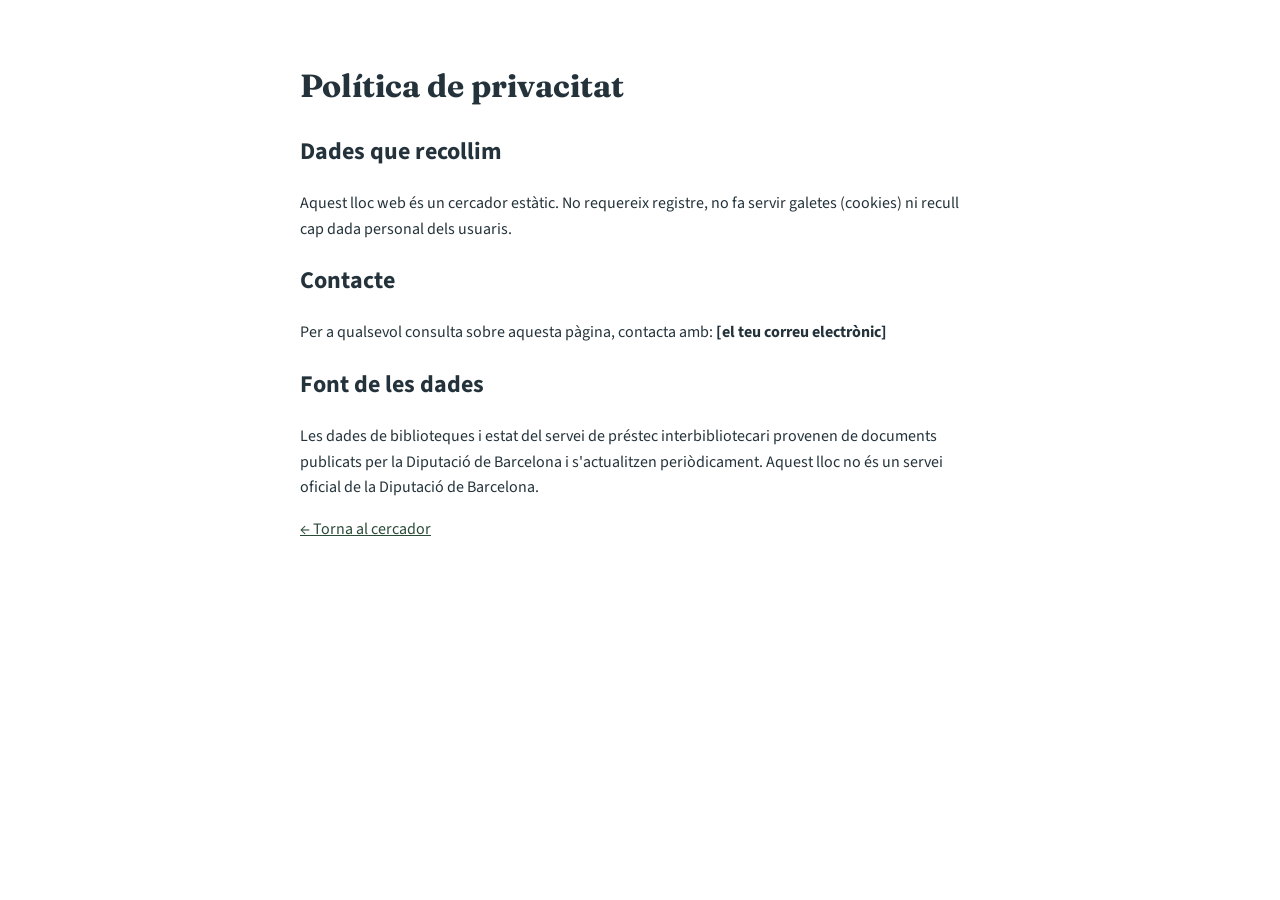
==== privacy.html @ 98ede9b5 "Add files via upload" ====
<!DOCTYPE html>
<html lang="ca">
<head>
<meta charset="UTF-8">
<meta name="viewport" content="width=device-width, initial-scale=1.0">
<title>Política de privacitat — Fitxer PI</title>
<link href="https://fonts.googleapis.com/css2?family=Fraunces:wght@600;700&family=Source+Sans+3:wght@400;600&display=swap" rel="stylesheet">
<style>
  body{font-family:'Source Sans 3',sans-serif; max-width:680px; margin:60px auto; padding:0 20px; color:#24333B; line-height:1.6;}
  h1{font-family:'Fraunces',serif;}
  a{color:#2A4B37;}
</style>
</head>
<body>
<h1>Política de privacitat</h1>

<h2>Dades que recollim</h2>
<p>Aquest lloc web és un cercador estàtic. No requereix registre, no fa servir galetes (cookies) ni recull cap dada personal dels usuaris.</p>

<h2>Contacte</h2>
<p>Per a qualsevol consulta sobre aquesta pàgina, contacta amb: <strong>[el teu correu electrònic]</strong></p>

<h2>Font de les dades</h2>
<p>Les dades de biblioteques i estat del servei de préstec interbibliotecari provenen de documents publicats per la Diputació de Barcelona i s'actualitzen periòdicament. Aquest lloc no és un servei oficial de la Diputació de Barcelona.</p>

<p><a href="index.html">&larr; Torna al cercador</a></p>
</body>
</html>
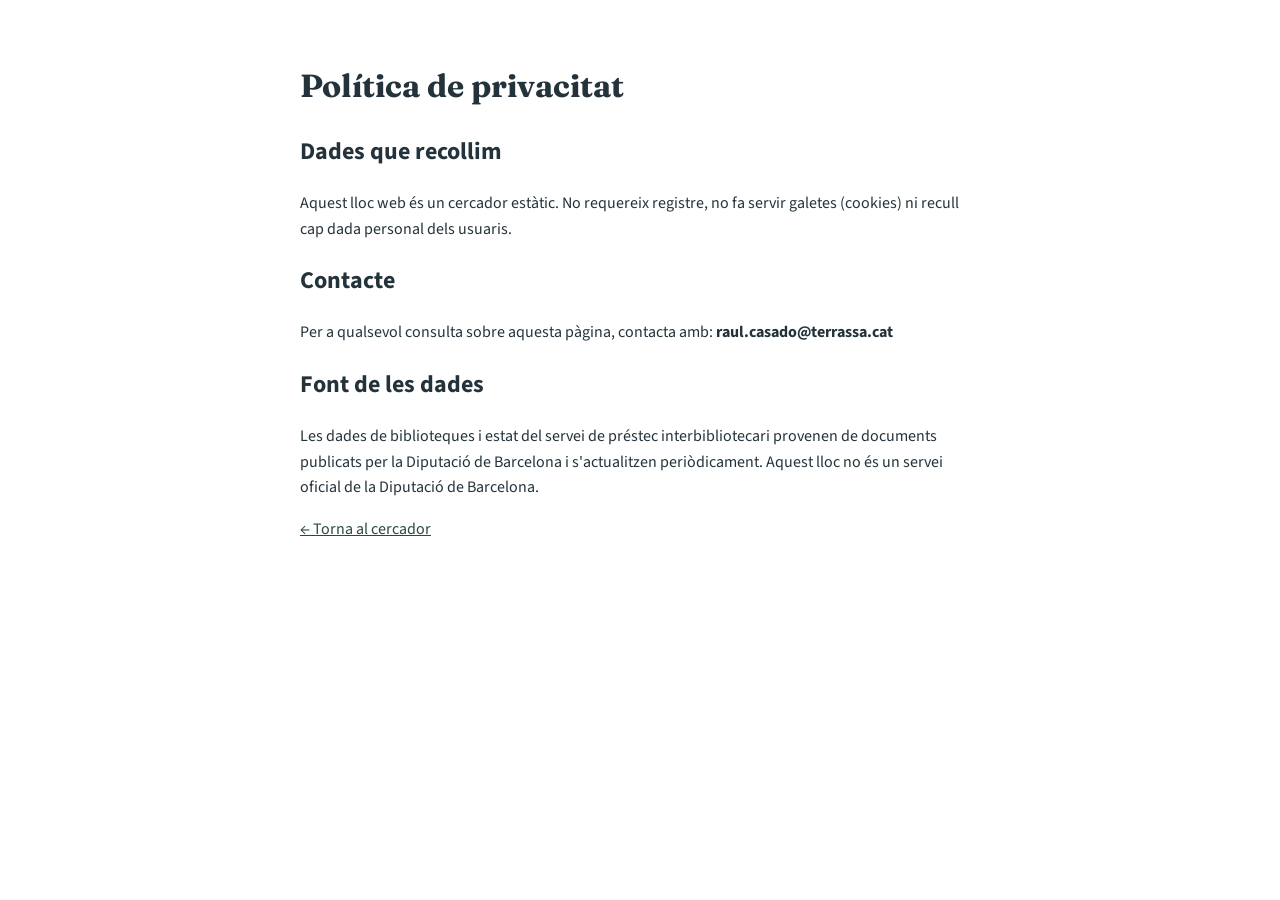
==== commit a5bcdf00: "Update contact email in privacy.html" ====
--- a/privacy.html
+++ b/privacy.html
@@ -18,7 +18,7 @@
 <p>Aquest lloc web és un cercador estàtic. No requereix registre, no fa servir galetes (cookies) ni recull cap dada personal dels usuaris.</p>
 
 <h2>Contacte</h2>
-<p>Per a qualsevol consulta sobre aquesta pàgina, contacta amb: <strong>[el teu correu electrònic]</strong></p>
+<p>Per a qualsevol consulta sobre aquesta pàgina, contacta amb: <strong>raul.casado@terrassa.cat</strong></p>
 
 <h2>Font de les dades</h2>
 <p>Les dades de biblioteques i estat del servei de préstec interbibliotecari provenen de documents publicats per la Diputació de Barcelona i s'actualitzen periòdicament. Aquest lloc no és un servei oficial de la Diputació de Barcelona.</p>
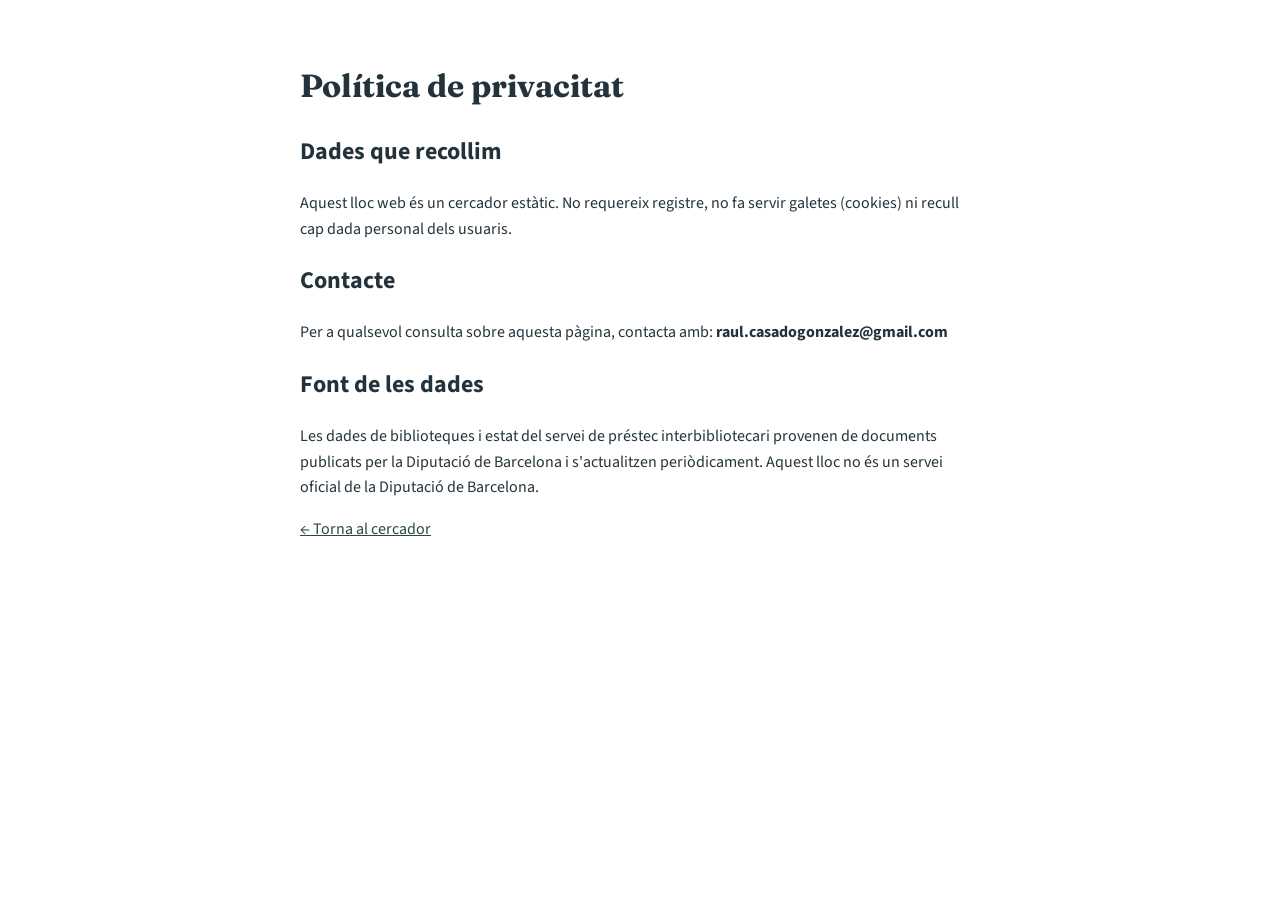
==== commit f6ce28fe: "Update privacy.html" ====
--- a/privacy.html
+++ b/privacy.html
@@ -18,7 +18,7 @@
 <p>Aquest lloc web és un cercador estàtic. No requereix registre, no fa servir galetes (cookies) ni recull cap dada personal dels usuaris.</p>
 
 <h2>Contacte</h2>
-<p>Per a qualsevol consulta sobre aquesta pàgina, contacta amb: <strong>raul.casado@terrassa.cat</strong></p>
+<p>Per a qualsevol consulta sobre aquesta pàgina, contacta amb: <strong>raul.casadogonzalez@gmail.com</strong></p>
 
 <h2>Font de les dades</h2>
 <p>Les dades de biblioteques i estat del servei de préstec interbibliotecari provenen de documents publicats per la Diputació de Barcelona i s'actualitzen periòdicament. Aquest lloc no és un servei oficial de la Diputació de Barcelona.</p>
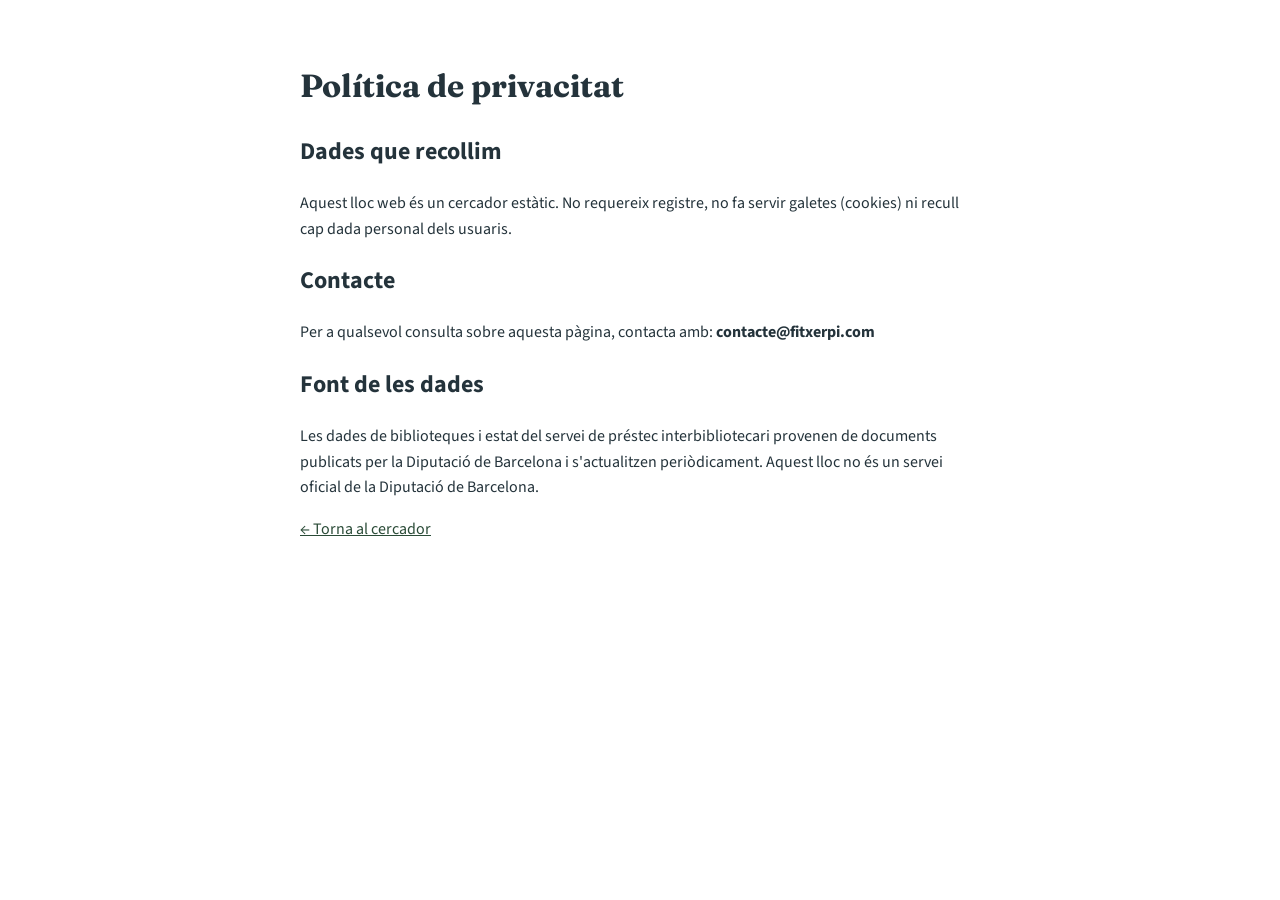
==== commit 12ceadf1: "Update privacy.html" ====
--- a/privacy.html
+++ b/privacy.html
@@ -18,7 +18,7 @@
 <p>Aquest lloc web és un cercador estàtic. No requereix registre, no fa servir galetes (cookies) ni recull cap dada personal dels usuaris.</p>
 
 <h2>Contacte</h2>
-<p>Per a qualsevol consulta sobre aquesta pàgina, contacta amb: <strong>raul.casadogonzalez@gmail.com</strong></p>
+<p>Per a qualsevol consulta sobre aquesta pàgina, contacta amb: <strong>contacte@fitxerpi.com</strong></p>
 
 <h2>Font de les dades</h2>
 <p>Les dades de biblioteques i estat del servei de préstec interbibliotecari provenen de documents publicats per la Diputació de Barcelona i s'actualitzen periòdicament. Aquest lloc no és un servei oficial de la Diputació de Barcelona.</p>
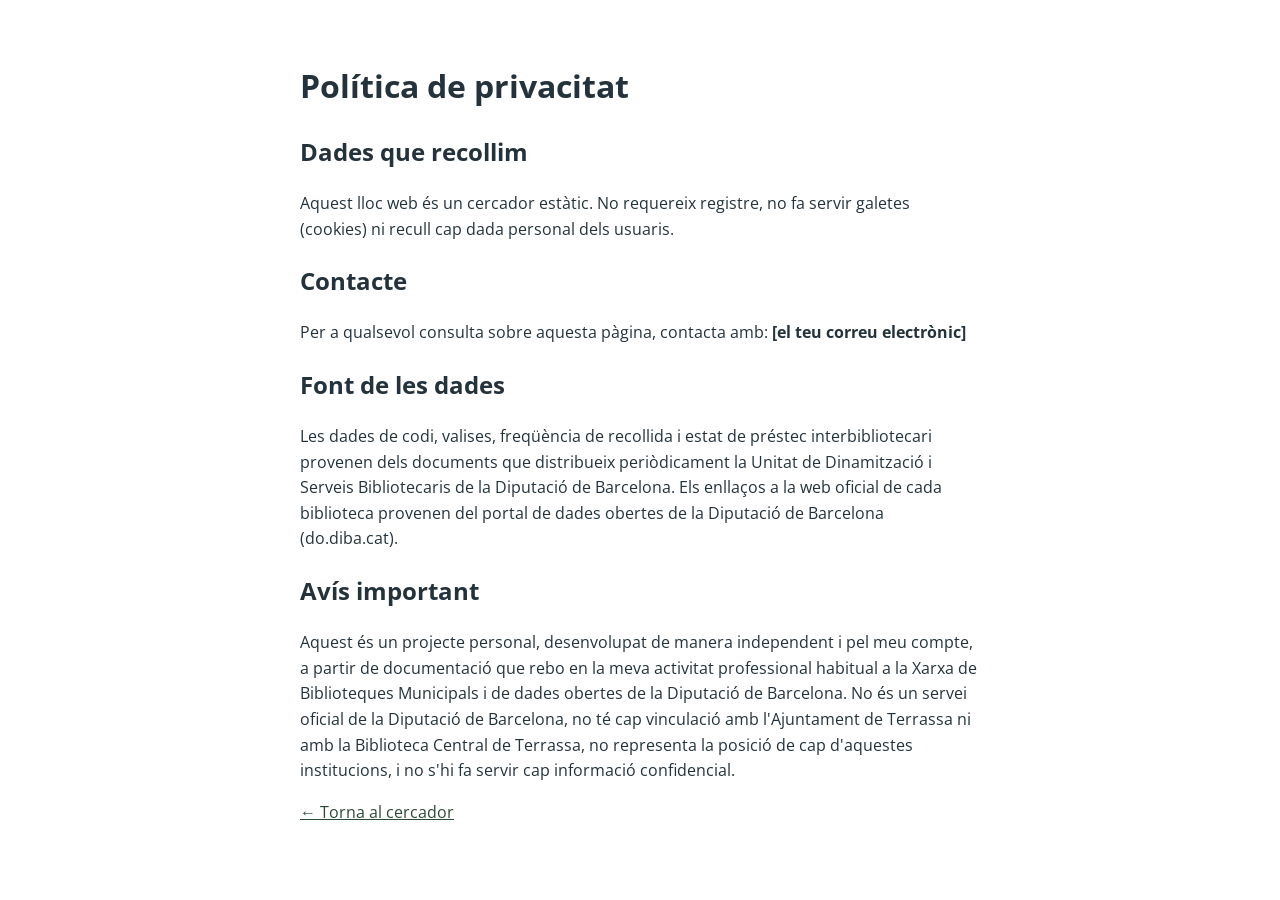
==== commit 659261bc: "Add files via upload" ====
--- a/privacy.html
+++ b/privacy.html
@@ -4,10 +4,10 @@
 <meta charset="UTF-8">
 <meta name="viewport" content="width=device-width, initial-scale=1.0">
 <title>Política de privacitat — Fitxer PI</title>
-<link href="https://fonts.googleapis.com/css2?family=Fraunces:wght@600;700&family=Source+Sans+3:wght@400;600&display=swap" rel="stylesheet">
+<link href="https://fonts.googleapis.com/css2?family=Open+Sans:wght@400;600;700&display=swap" rel="stylesheet">
 <style>
-  body{font-family:'Source Sans 3',sans-serif; max-width:680px; margin:60px auto; padding:0 20px; color:#24333B; line-height:1.6;}
-  h1{font-family:'Fraunces',serif;}
+  body{font-family:'Open Sans',Arial,sans-serif; font-size:16px; max-width:680px; margin:60px auto; padding:0 20px; color:#24333B; line-height:1.6;}
+  h1{font-family:'Open Sans',Arial,sans-serif;}
   a{color:#2A4B37;}
 </style>
 </head>
@@ -18,10 +18,13 @@
 <p>Aquest lloc web és un cercador estàtic. No requereix registre, no fa servir galetes (cookies) ni recull cap dada personal dels usuaris.</p>
 
 <h2>Contacte</h2>
-<p>Per a qualsevol consulta sobre aquesta pàgina, contacta amb: <strong>contacte@fitxerpi.com</strong></p>
+<p>Per a qualsevol consulta sobre aquesta pàgina, contacta amb: <strong>[el teu correu electrònic]</strong></p>
 
 <h2>Font de les dades</h2>
-<p>Les dades de biblioteques i estat del servei de préstec interbibliotecari provenen de documents publicats per la Diputació de Barcelona i s'actualitzen periòdicament. Aquest lloc no és un servei oficial de la Diputació de Barcelona.</p>
+<p>Les dades de codi, valises, freqüència de recollida i estat de préstec interbibliotecari provenen dels documents que distribueix periòdicament la Unitat de Dinamització i Serveis Bibliotecaris de la Diputació de Barcelona. Els enllaços a la web oficial de cada biblioteca provenen del portal de dades obertes de la Diputació de Barcelona (do.diba.cat).</p>
+
+<h2>Avís important</h2>
+<p>Aquest és un projecte personal, desenvolupat de manera independent i pel meu compte, a partir de documentació que rebo en la meva activitat professional habitual a la Xarxa de Biblioteques Municipals i de dades obertes de la Diputació de Barcelona. No és un servei oficial de la Diputació de Barcelona, no té cap vinculació amb l'Ajuntament de Terrassa ni amb la Biblioteca Central de Terrassa, no representa la posició de cap d'aquestes institucions, i no s'hi fa servir cap informació confidencial.</p>
 
 <p><a href="index.html">&larr; Torna al cercador</a></p>
 </body>
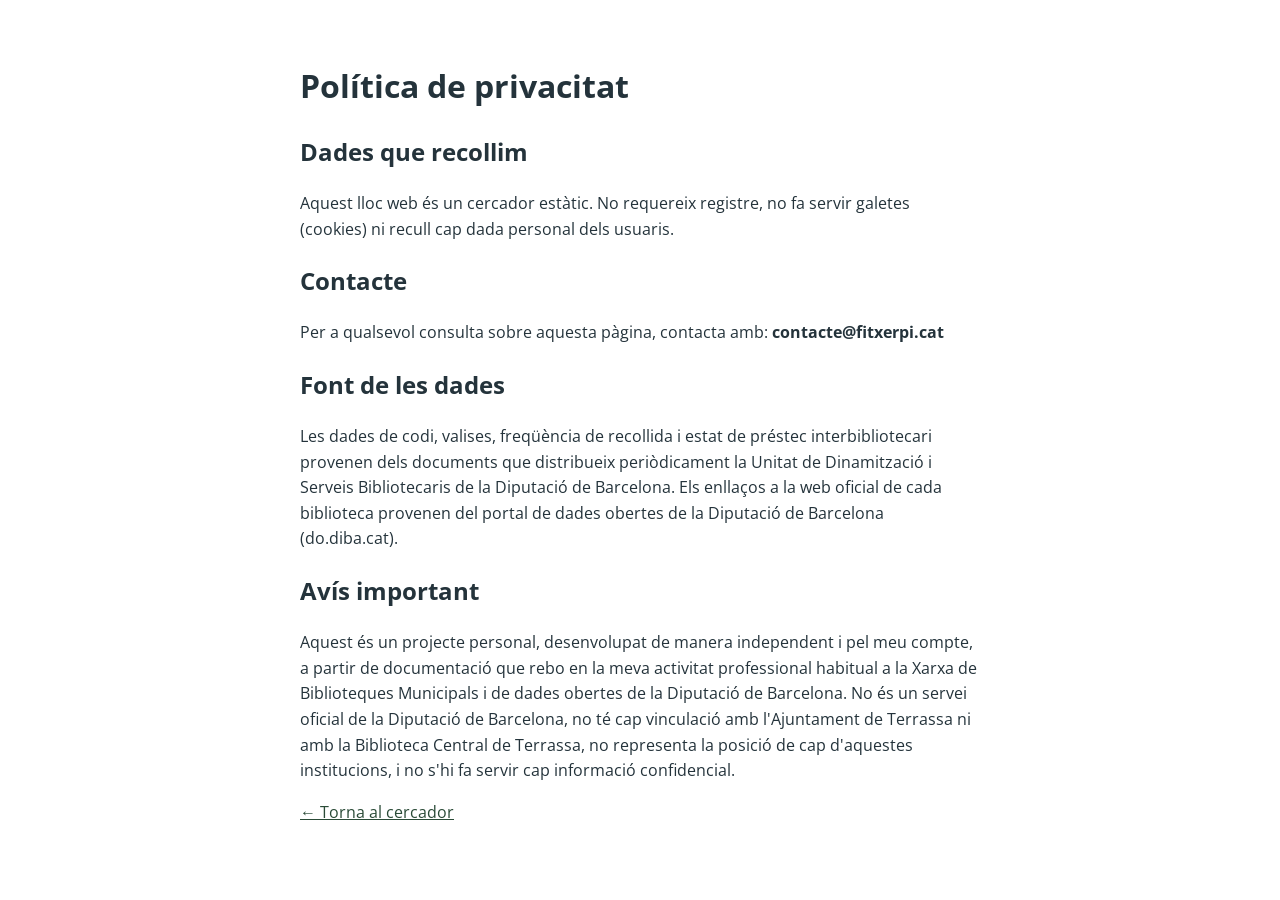
==== commit 92830c8b: "Update contact email in privacy.html" ====
--- a/privacy.html
+++ b/privacy.html
@@ -18,7 +18,7 @@
 <p>Aquest lloc web és un cercador estàtic. No requereix registre, no fa servir galetes (cookies) ni recull cap dada personal dels usuaris.</p>
 
 <h2>Contacte</h2>
-<p>Per a qualsevol consulta sobre aquesta pàgina, contacta amb: <strong>[el teu correu electrònic]</strong></p>
+<p>Per a qualsevol consulta sobre aquesta pàgina, contacta amb: <strong>contacte@fitxerpi.cat</strong></p>
 
 <h2>Font de les dades</h2>
 <p>Les dades de codi, valises, freqüència de recollida i estat de préstec interbibliotecari provenen dels documents que distribueix periòdicament la Unitat de Dinamització i Serveis Bibliotecaris de la Diputació de Barcelona. Els enllaços a la web oficial de cada biblioteca provenen del portal de dades obertes de la Diputació de Barcelona (do.diba.cat).</p>
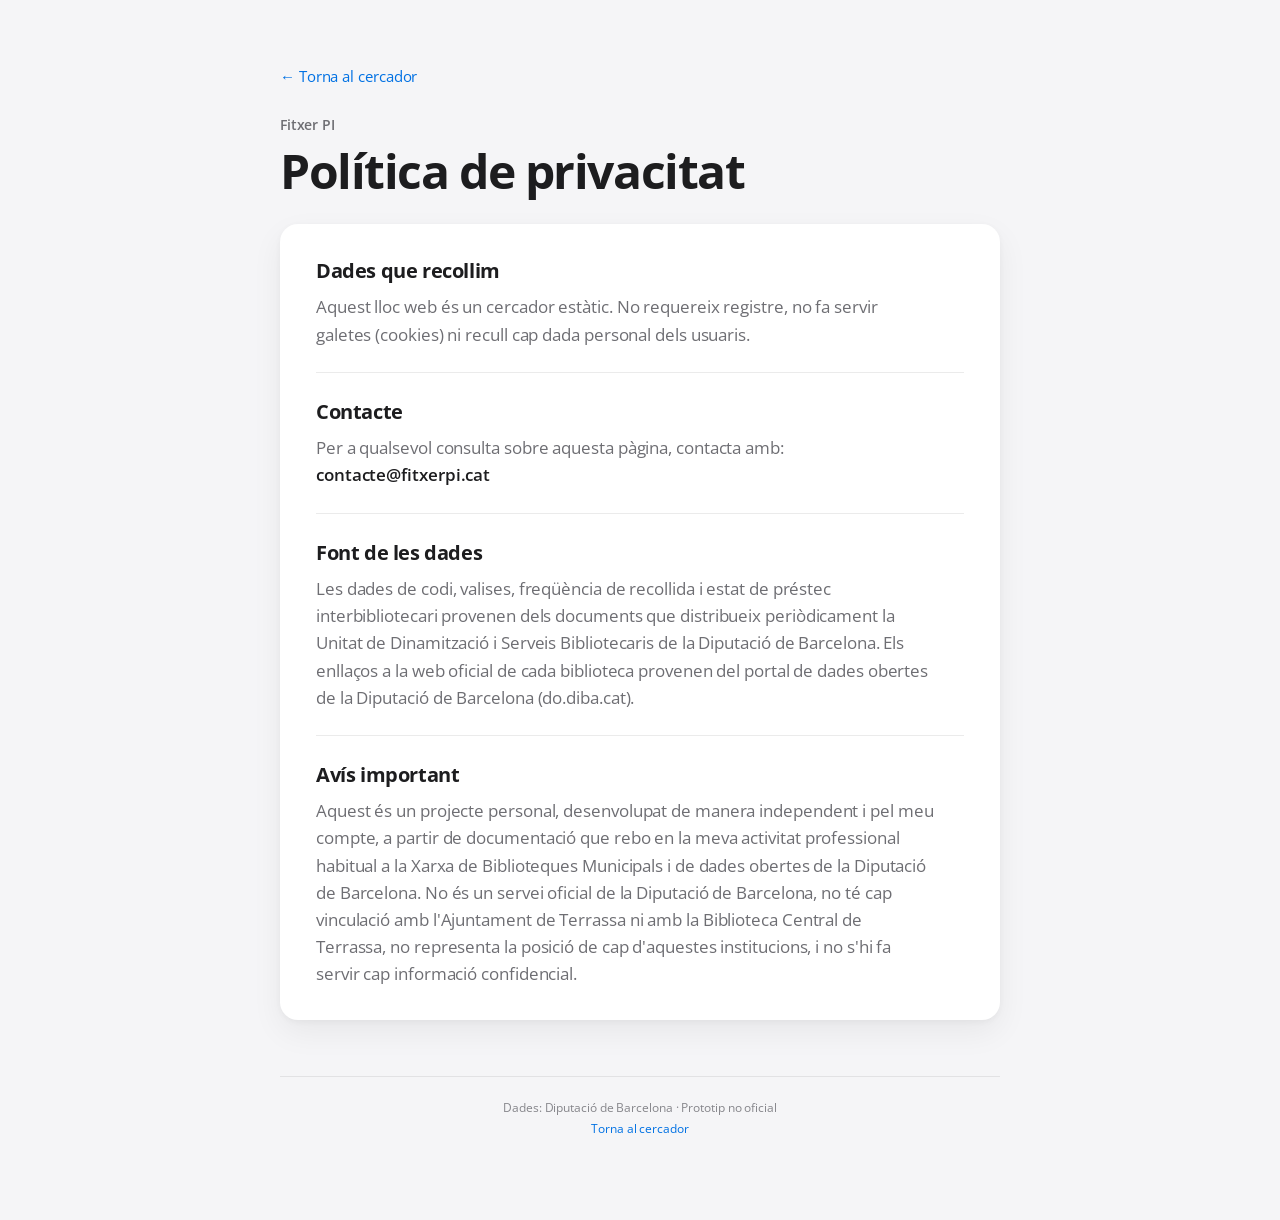
==== commit cf789e92: "Política de privacitat amb el nou estil Fa servir el mateix style.css i les fonts allotjades a la we" ====
--- a/privacy.html
+++ b/privacy.html
@@ -3,29 +3,58 @@
 <head>
 <meta charset="UTF-8">
 <meta name="viewport" content="width=device-width, initial-scale=1.0">
+<meta name="color-scheme" content="light dark">
 <title>Política de privacitat — Fitxer PI</title>
-<link href="https://fonts.googleapis.com/css2?family=Open+Sans:wght@400;600;700&display=swap" rel="stylesheet">
+<link rel="preload" href="fonts/open-sans-latin-400-normal.woff2" as="font" type="font/woff2" crossorigin>
+<link rel="stylesheet" href="style.css">
 <style>
-  body{font-family:'Open Sans',Arial,sans-serif; font-size:16px; max-width:680px; margin:60px auto; padding:0 20px; color:#24333B; line-height:1.6;}
-  h1{font-family:'Open Sans',Arial,sans-serif;}
-  a{color:#2A4B37;}
+  .back{display:inline-flex; align-items:center; gap:6px; font-size:15px; margin-bottom:28px;}
+  .privacy header{text-align:left; margin-bottom:28px;}
+  .privacy h1{font-size:clamp(34px, 7vw, 48px); margin:0;}
+  .privacy .card{padding:8px 36px;}
+  .privacy section{padding-block:24px; border-bottom:1px solid var(--sep);}
+  .privacy section:last-child{border-bottom:none;}
+  .privacy h2{font-size:20px; font-weight:700; letter-spacing:-0.02em; margin:0 0 8px;}
+  .privacy p{margin:0; color:var(--ink-soft); line-height:1.6; max-width:62ch;}
+  .privacy strong{color:var(--ink); font-weight:600;}
+  @media (max-width:560px){ .privacy .card{padding:4px 20px;} }
 </style>
 </head>
 <body>
-<h1>Política de privacitat</h1>
+<div class="wrap privacy">
+  <a class="back" href="index.html">&larr; Torna al cercador</a>
 
-<h2>Dades que recollim</h2>
-<p>Aquest lloc web és un cercador estàtic. No requereix registre, no fa servir galetes (cookies) ni recull cap dada personal dels usuaris.</p>
+  <header>
+    <div class="eyebrow">Fitxer PI</div>
+    <h1>Política de privacitat</h1>
+  </header>
 
-<h2>Contacte</h2>
-<p>Per a qualsevol consulta sobre aquesta pàgina, contacta amb: <strong>contacte@fitxerpi.cat</strong></p>
+  <div class="card">
+    <section>
+      <h2>Dades que recollim</h2>
+      <p>Aquest lloc web és un cercador estàtic. No requereix registre, no fa servir galetes (cookies) ni recull cap dada personal dels usuaris.</p>
+    </section>
 
-<h2>Font de les dades</h2>
-<p>Les dades de codi, valises, freqüència de recollida i estat de préstec interbibliotecari provenen dels documents que distribueix periòdicament la Unitat de Dinamització i Serveis Bibliotecaris de la Diputació de Barcelona. Els enllaços a la web oficial de cada biblioteca provenen del portal de dades obertes de la Diputació de Barcelona (do.diba.cat).</p>
+    <section>
+      <h2>Contacte</h2>
+      <p>Per a qualsevol consulta sobre aquesta pàgina, contacta amb: <strong>contacte@fitxerpi.cat</strong></p>
+    </section>
 
-<h2>Avís important</h2>
-<p>Aquest és un projecte personal, desenvolupat de manera independent i pel meu compte, a partir de documentació que rebo en la meva activitat professional habitual a la Xarxa de Biblioteques Municipals i de dades obertes de la Diputació de Barcelona. No és un servei oficial de la Diputació de Barcelona, no té cap vinculació amb l'Ajuntament de Terrassa ni amb la Biblioteca Central de Terrassa, no representa la posició de cap d'aquestes institucions, i no s'hi fa servir cap informació confidencial.</p>
+    <section>
+      <h2>Font de les dades</h2>
+      <p>Les dades de codi, valises, freqüència de recollida i estat de préstec interbibliotecari provenen dels documents que distribueix periòdicament la Unitat de Dinamització i Serveis Bibliotecaris de la Diputació de Barcelona. Els enllaços a la web oficial de cada biblioteca provenen del portal de dades obertes de la Diputació de Barcelona (do.diba.cat).</p>
+    </section>
 
-<p><a href="index.html">&larr; Torna al cercador</a></p>
+    <section>
+      <h2>Avís important</h2>
+      <p>Aquest és un projecte personal, desenvolupat de manera independent i pel meu compte, a partir de documentació que rebo en la meva activitat professional habitual a la Xarxa de Biblioteques Municipals i de dades obertes de la Diputació de Barcelona. No és un servei oficial de la Diputació de Barcelona, no té cap vinculació amb l'Ajuntament de Terrassa ni amb la Biblioteca Central de Terrassa, no representa la posició de cap d'aquestes institucions, i no s'hi fa servir cap informació confidencial.</p>
+    </section>
+  </div>
+
+  <footer>
+    Dades: Diputació de Barcelona · Prototip no oficial<br>
+    <a href="index.html">Torna al cercador</a>
+  </footer>
+</div>
 </body>
 </html>
--- a/style.css
+++ b/style.css
@@ -0,0 +1,365 @@
+@font-face{
+  font-family:'Open Sans';
+  font-style:normal;
+  font-weight:400;
+  font-display:swap;
+  src: url('fonts/open-sans-latin-400-normal.woff2') format('woff2');
+}
+@font-face{
+  font-family:'Open Sans';
+  font-style:normal;
+  font-weight:600;
+  font-display:swap;
+  src: url('fonts/open-sans-latin-600-normal.woff2') format('woff2');
+}
+@font-face{
+  font-family:'Open Sans';
+  font-style:normal;
+  font-weight:700;
+  font-display:swap;
+  src: url('fonts/open-sans-latin-700-normal.woff2') format('woff2');
+}
+
+/* fitxerpi — estil net, inspirat en Apple
+   Layout: columna central estreta, superfícies blanques flotant sobre gris clar, sense vores */
+:root{
+  --bg:#F5F5F7;
+  --surface:#FFFFFF;
+  --surface-2:#F5F5F7;
+  --ink:#1D1D1F;
+  --ink-soft:#6E6E73;
+  --ink-faint:#86868B;
+  --sep:rgba(0,0,0,0.08);
+  --accent:#0071E3;
+  --accent-hover:#0077ED;
+  --st-obert:#248A3D;
+  --st-tancat:#D70015;
+  --st-restringit:#C93400;
+  --st-no_actiu:#8E8E93;
+  --shadow:0 2px 6px rgba(0,0,0,0.04), 0 12px 32px rgba(0,0,0,0.06);
+  --font:'Open Sans', -apple-system, "Segoe UI", Roboto, Arial, sans-serif;
+  --radius:18px;
+  --radius-sm:12px;
+}
+@media (prefers-color-scheme:dark){:root:not([data-theme="light"]){
+  --bg:#000000; --surface:#1C1C1E; --surface-2:#2C2C2E;
+  --ink:#F5F5F7; --ink-soft:#A1A1A6; --ink-faint:#8E8E93; --sep:rgba(255,255,255,0.1);
+  --accent:#2997FF; --accent-hover:#47A6FF;
+  --st-obert:#30D158; --st-tancat:#FF453A; --st-restringit:#FF9F0A; --st-no_actiu:#98989D;
+  --shadow:none; color-scheme:dark}}
+:root[data-theme="dark"]{
+  --bg:#000000; --surface:#1C1C1E; --surface-2:#2C2C2E;
+  --ink:#F5F5F7; --ink-soft:#A1A1A6; --ink-faint:#8E8E93; --sep:rgba(255,255,255,0.1);
+  --accent:#2997FF; --accent-hover:#47A6FF;
+  --st-obert:#30D158; --st-tancat:#FF453A; --st-restringit:#FF9F0A; --st-no_actiu:#98989D;
+  --shadow:none; color-scheme:dark}
+
+*{box-sizing:border-box;}
+html,body{margin:0;}
+body{
+  background:var(--bg);
+  color:var(--ink);
+  font-family:var(--font);
+  font-size:17px;
+  line-height:1.47;
+  letter-spacing:-0.005em;
+  -webkit-font-smoothing:antialiased;
+  padding-inline:20px;
+  padding-block:64px 80px;
+}
+.wrap{max-width:720px; margin:0 auto;}
+a{color:var(--accent); text-decoration:none;}
+a:hover{text-decoration:underline;}
+
+/* ---- Capçalera ---- */
+header{margin-bottom:40px; text-align:center;}
+.eyebrow{font-size:14px; font-weight:600; color:var(--ink-soft); letter-spacing:-0.01em; margin-bottom:10px;}
+h1{
+  font-size:clamp(44px, 9vw, 72px);
+  font-weight:700;
+  line-height:1.05;
+  letter-spacing:-0.03em;
+  margin:0 0 14px;
+}
+h1 em{font-style:normal; color:var(--accent);}
+.sub{font-size:19px; line-height:1.42; color:var(--ink-soft); max-width:34em; margin:0 auto; text-wrap:balance;}
+
+/* ---- Cerca ---- */
+.search-wrap{position:relative; margin-top:8px;}
+.search-label{
+  position:absolute; width:1px; height:1px; overflow:hidden; clip:rect(0 0 0 0); white-space:nowrap;
+}
+#search{
+  width:100%;
+  font:inherit;
+  font-size:19px;
+  letter-spacing:-0.02em;
+  color:var(--ink);
+  background:var(--surface);
+  border:none;
+  border-radius:14px;
+  padding:18px 52px 18px 52px;
+  box-shadow:var(--shadow), inset 0 0 0 1px var(--sep);
+  outline:none;
+  transition:box-shadow .2s ease;
+  background-image:url("data:image/svg+xml,%3Csvg xmlns='http://www.w3.org/2000/svg' viewBox='0 0 24 24' fill='none' stroke='%2386868B' stroke-width='2.2' stroke-linecap='round'%3E%3Ccircle cx='11' cy='11' r='7'/%3E%3Cpath d='m20 20-3.5-3.5'/%3E%3C/svg%3E");
+  background-repeat:no-repeat;
+  background-size:20px;
+  background-position:18px center;
+}
+#search::placeholder{color:var(--ink-faint);}
+#search:focus{box-shadow:var(--shadow), 0 0 0 4px color-mix(in srgb, var(--accent) 30%, transparent), inset 0 0 0 1px var(--accent);}
+#clear-search{
+  display:none;
+  position:absolute; top:50%; right:14px; transform:translateY(-50%);
+  width:24px; height:24px;
+  border:none; border-radius:50%;
+  background:var(--ink-faint); color:var(--surface);
+  font-size:16px; line-height:1; font-weight:700;
+  cursor:pointer; align-items:center; justify-content:center; padding:0;
+}
+#clear-search:hover{background:var(--ink-soft);}
+#clear-search.show{display:flex;}
+.count-tag{font-size:13px; color:var(--ink-faint); margin-top:10px; text-align:center;}
+
+/* ---- Resultats ---- */
+#results{
+  margin-top:12px;
+  background:var(--surface);
+  border-radius:var(--radius-sm);
+  box-shadow:var(--shadow), inset 0 0 0 1px var(--sep);
+  max-height:360px; overflow-y:auto;
+  display:none;
+}
+#results.show{display:block;}
+.result-row{
+  display:flex; align-items:center; justify-content:space-between; gap:14px;
+  padding:13px 18px;
+  border-bottom:1px solid var(--sep);
+  cursor:pointer;
+}
+.result-row:last-child{border-bottom:none;}
+.result-row:hover, .result-row.active{background:var(--surface-2);}
+.result-name{font-size:17px; font-weight:500;}
+.result-code{font-size:15px; color:var(--ink-faint); font-variant-numeric:tabular-nums;}
+.result-dot{width:8px; height:8px; border-radius:50%; flex-shrink:0; margin-right:12px; display:inline-block;}
+.dot-obert{background:var(--st-obert);}
+.dot-tancat{background:var(--st-tancat);}
+.dot-restringit{background:var(--st-restringit);}
+.dot-no_actiu{background:var(--st-no_actiu);}
+.result-left{display:flex; align-items:center; min-width:0;}
+.result-left .result-name{overflow:hidden; text-overflow:ellipsis; white-space:nowrap;}
+.no-results{padding:22px 18px; color:var(--ink-soft); text-align:center;}
+
+/* ---- Fitxa ---- */
+#detail{margin-top:28px;}
+.card{
+  background:var(--surface);
+  border-radius:var(--radius);
+  box-shadow:var(--shadow);
+  padding:36px 36px 30px;
+}
+.card-top{display:flex; justify-content:space-between; align-items:flex-start; gap:16px 24px; flex-wrap:wrap;}
+.card-top > div:first-child{min-width:0; flex:1 1 280px;}
+.card-title{font-size:32px; font-weight:700; line-height:1.12; letter-spacing:-0.03em; text-wrap:balance;}
+.card-code{margin-top:10px; font-size:15px; color:var(--ink-soft); display:flex; align-items:baseline; gap:8px;}
+.card-code b{
+  font-size:17px; font-weight:600; letter-spacing:0;
+  color:var(--ink);
+  background:var(--surface-2);
+  border-radius:8px;
+  padding:3px 10px;
+  font-variant-numeric:tabular-nums;
+}
+
+/* Estat: pastilla tintada (substitueix el segell) */
+.stamp{
+  display:inline-flex; align-items:center; gap:8px;
+  padding:8px 16px;
+  border-radius:999px;
+  font-size:15px; font-weight:600; letter-spacing:-0.01em;
+  white-space:nowrap;
+  color:var(--stamp-color, var(--st-obert));
+  background:color-mix(in srgb, var(--stamp-color, var(--st-obert)) 12%, transparent);
+  animation:fadeIn .35s ease;
+}
+.stamp-dot{width:8px; height:8px; border-radius:50%; background:currentColor;}
+@keyframes fadeIn{from{opacity:0; transform:translateY(4px);} to{opacity:1; transform:none;}}
+
+/* Avisos */
+.notice{
+  margin-top:20px;
+  padding:14px 16px;
+  border-radius:var(--radius-sm);
+  font-size:15px; line-height:1.45;
+  display:flex; gap:10px; align-items:flex-start;
+  background:var(--surface-2);
+  color:var(--ink);
+}
+.notice + .notice{margin-top:10px;}
+.notice.closed{background:color-mix(in srgb, var(--st-tancat) 9%, transparent);}
+.notice.restricted, .notice.avis{background:color-mix(in srgb, var(--st-restringit) 9%, transparent);}
+.notice.upcoming{background:color-mix(in srgb, var(--accent) 9%, transparent);}
+.notice.avis{flex-direction:row;}
+.notice-icon{font-size:16px; line-height:1.4; flex-shrink:0;}
+.avis-font{display:block; margin-top:6px; font-size:14px; font-weight:500;}
+
+/* Horaris i contacte */
+.horaris-block{margin-top:28px; display:flex; flex-direction:column; gap:14px;}
+.horari-avui{
+  display:flex; align-items:baseline; justify-content:space-between; gap:12px;
+  padding:16px 18px;
+  background:var(--surface-2);
+  border-radius:var(--radius-sm);
+}
+.horari-avui-label{font-size:15px; color:var(--ink-soft); font-weight:500;}
+.horari-avui-hores{font-size:17px; font-weight:600; text-align:right; font-variant-numeric:tabular-nums;}
+
+.horari-setmana{border-radius:var(--radius-sm); background:var(--surface-2); overflow:hidden;}
+.horari-setmana summary{
+  list-style:none; cursor:pointer; user-select:none;
+  display:flex; align-items:center; gap:10px;
+  padding:15px 18px;
+  font-size:16px; font-weight:500;
+  color:var(--accent);
+}
+.horari-setmana summary::-webkit-details-marker{display:none;}
+.horari-setmana summary:hover .horari-txt{text-decoration:underline;}
+.horari-setmana summary:focus-visible{outline:3px solid color-mix(in srgb, var(--accent) 45%, transparent); outline-offset:-3px; border-radius:var(--radius-sm);}
+.horari-ico{width:19px; height:19px; flex:none;}
+.horari-txt{flex:1;}
+.horari-chev{font-size:12px; transition:transform .25s ease;}
+.horari-setmana[open] .horari-chev{transform:rotate(180deg);}
+.horari-week{padding:0 18px 6px;}
+.horari-row{
+  display:flex; justify-content:space-between; gap:14px;
+  padding:11px 0;
+  border-top:1px solid var(--sep);
+  font-size:15px; font-variant-numeric:tabular-nums;
+}
+.horari-row.is-today{font-weight:600;}
+.horari-row.is-today .horari-day::after{content:" · avui"; color:var(--accent); font-weight:500;}
+.horari-day{color:var(--ink-soft);}
+.horari-row.is-today .horari-day{color:var(--ink);}
+.horari-hours{text-align:right;}
+.horari-obs{margin:0; padding:4px 18px 16px; font-size:14px; line-height:1.5; color:var(--ink-soft);}
+
+.contact-list{display:flex; flex-direction:column;}
+.contact-row{
+  display:flex; align-items:center; gap:12px;
+  padding:11px 2px;
+  font-size:16px; color:var(--ink);
+  border-bottom:1px solid var(--sep);
+  min-width:0; overflow-wrap:anywhere;
+}
+.contact-row:last-child{border-bottom:none;}
+a.contact-row{color:var(--accent);}
+a.contact-row:hover{text-decoration:none; opacity:.8;}
+.contact-icon{font-size:15px; flex-shrink:0; width:20px; text-align:center; filter:grayscale(1); opacity:.7;}
+
+.web-link{
+  display:flex; align-items:center; gap:14px;
+  padding:16px 18px;
+  background:var(--surface-2);
+  border-radius:var(--radius-sm);
+  transition:background .15s ease;
+}
+.web-link:hover{text-decoration:none; background:color-mix(in srgb, var(--accent) 8%, var(--surface-2));}
+.web-link-icon{font-size:18px; flex-shrink:0; filter:grayscale(1); opacity:.7;}
+.web-link-text{display:flex; flex-direction:column; gap:2px; flex:1; min-width:0;}
+.web-link-title{font-weight:600; font-size:16px; color:var(--accent);}
+.web-link-sub{font-size:14px; color:var(--ink-soft);}
+.web-link-arrow{color:var(--accent); font-size:17px; flex-shrink:0;}
+
+.card-meta{
+  margin-top:28px; padding-top:22px;
+  border-top:1px solid var(--sep);
+  display:grid; grid-template-columns:repeat(auto-fit, minmax(160px,1fr)); gap:18px 24px;
+}
+.meta-label{font-size:13px; color:var(--ink-faint); margin-bottom:3px;}
+.meta-value{font-size:17px; font-weight:600; letter-spacing:-0.02em; font-variant-numeric:tabular-nums;}
+.meta-value.mono{font-weight:600;}
+
+/* ---- Incidències ---- */
+.incidencies{
+  margin-top:24px;
+  background:var(--surface);
+  border-radius:var(--radius);
+  box-shadow:var(--shadow);
+  overflow:hidden;
+}
+.incidencies summary{
+  list-style:none; cursor:pointer; user-select:none;
+  padding:18px 22px;
+  display:flex; align-items:center; justify-content:space-between; gap:10px;
+}
+.incidencies summary::-webkit-details-marker{display:none;}
+.incidencies-left{display:flex; align-items:center; gap:10px; font-size:17px; font-weight:600;}
+.incidencies-badge{
+  background:var(--st-tancat); color:#fff;
+  font-size:13px; font-weight:600;
+  min-width:22px; height:22px; padding:0 7px;
+  border-radius:11px; display:inline-flex; align-items:center; justify-content:center;
+}
+.incidencies-hint{font-size:15px; color:var(--accent); display:flex; align-items:center; gap:8px;}
+.incidencies-chevron{
+  width:8px; height:8px;
+  border-right:2px solid currentColor; border-bottom:2px solid currentColor;
+  transform:rotate(45deg) translateY(-2px);
+  transition:transform .25s ease;
+}
+.incidencies[open] .incidencies-chevron{transform:rotate(225deg);}
+.incidencies-list{border-top:1px solid var(--sep);}
+.incidencia-row{
+  display:flex; align-items:flex-start; gap:12px;
+  padding:14px 22px;
+  border-bottom:1px solid var(--sep);
+  cursor:pointer;
+}
+.incidencia-row:last-child{border-bottom:none;}
+.incidencia-row:hover{background:var(--surface-2);}
+.incidencia-row .result-dot{margin-top:8px; margin-right:0;}
+.incidencia-row > div{min-width:0; flex:1;}
+.incidencia-name{font-size:16px; font-weight:500;}
+.incidencia-meta{font-size:14px; color:var(--ink-soft); margin-top:2px;}
+.incidencia-tag{
+  font-size:12px; font-weight:500;
+  padding:3px 10px; border-radius:999px;
+  background:var(--surface-2); color:var(--ink-soft);
+  white-space:nowrap; flex-shrink:0; margin-top:2px;
+}
+
+/* ---- Estat buit ---- */
+.empty-state{margin-top:30px; text-align:center; padding:50px 20px; color:var(--ink-soft);}
+.empty-state .glyph{font-size:40px; color:var(--ink-faint); margin-bottom:8px;}
+.empty-state p{font-size:15px; max-width:38ch; margin:6px auto 0;}
+
+/* ---- Llegenda ---- */
+.legend{
+  display:flex; flex-wrap:wrap; justify-content:center; gap:10px 22px;
+  margin-top:28px;
+  font-size:13px; color:var(--ink-soft);
+}
+.legend span{display:inline-flex; align-items:center; gap:7px;}
+.legend .result-dot{margin-right:0;}
+
+footer{
+  margin-top:56px; padding-top:20px;
+  border-top:1px solid var(--sep);
+  font-size:12px; line-height:1.8; color:var(--ink-faint);
+  text-align:center;
+}
+
+@media (max-width:560px){
+  body{padding-inline:16px; padding-block:40px 60px;}
+  .sub{font-size:17px;}
+  .card{padding:26px 20px 22px;}
+  .card-title{font-size:26px;}
+  .incidencies summary, .incidencia-row{padding-inline:18px;}
+  .incidencies-hint{font-size:0; gap:0;}
+  .incidencies-hint .incidencies-chevron{font-size:15px;}
+}
+@media (prefers-reduced-motion:reduce){
+  .stamp{animation:none;}
+  .horari-chev, .incidencies-chevron{transition:none;}
+}
